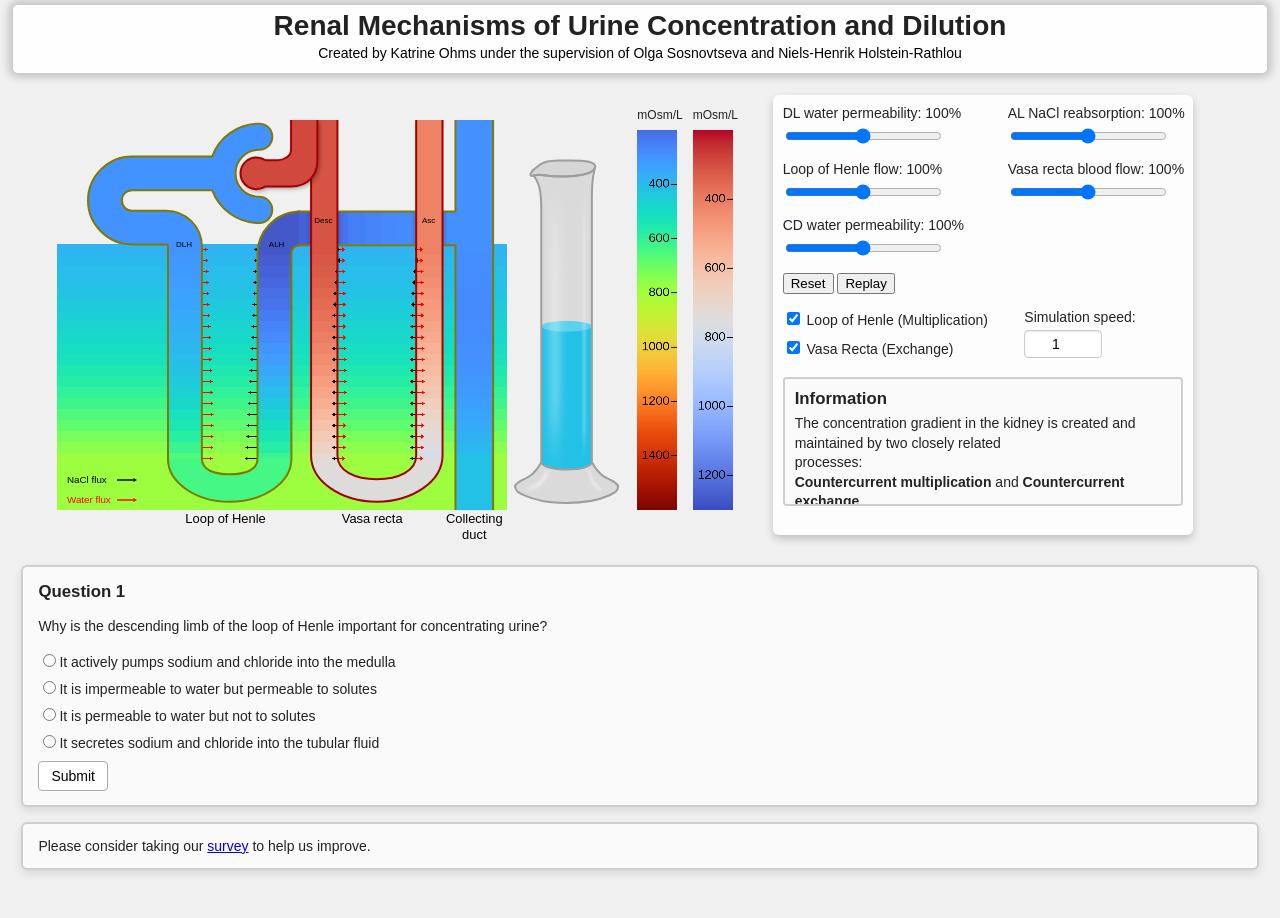
==== index.html @ e8574fb5 "Merge branch 'New_Version_Collecting_Duct' of https://github.com/katrineohms/Henle_Animation into Ne" ====
<!DOCTYPE html>
<html lang="en">

<head>
  <meta charset="UTF-8">
  <title>Dynamic Henle Loop Simulation</title>
  <link rel="stylesheet" href="style.css">
  <link rel="icon" type="image/png" href="favicon.png">
</head>

<body>
  <div class="page-header">
    <h1>Renal Mechanisms of Urine Concentration and Dilution</h1>
    <h2>Created by Katrine Ohms under the supervision of Olga Sosnovtseva and Niels-Henrik
      Holstein-Rathlou</h2>
  </div>

  <div class='top-row' style="display: flex; gap: 20px;">
    <div class="grid-container" style="display:flex; align-items:flex-start;">
      <!-- Wrap the main canvas and SVG together -->
      <div class="canvas-wrapper">
        <!-- Interstitium gradient canvas -->
        <canvas id="interstitiumCanvas" width="960" height="1600"
          style="position:absolute; top:129px; left:-130px; z-index:0;"></canvas>
        <canvas id="bottomCanvas" width="450" height="50"
          style="position:absolute; top:345px; left:-130px; z-index:0;"></canvas>
        <canvas id="distalCanvas" width="600" height="80"></canvas>

        <canvas id="henleCanvas" width="960" height="1600"></canvas>

        <canvas id="vasaCanvas" width="900" height="1200"></canvas>

        <!-- Collecting duct placeholder -->
        <canvas id="collectingCanvas" width="300" height="100"></canvas>

        <!-- SVG overlay -->
        <object id="overlaySvg" type="image/svg+xml" data="henle_straight.svg"></object>
      </div>

      <!-- Color bars beside each other -->
      <div class="colorbars" style="
        display: flex;
        flex-direction: row;
        align-items: flex-start;
        gap: 10px;
        margin-left: 30px;
      ">
        <!-- Henle color bar -->
        <div class="colorbar-wrapper henle" style="text-align: left; margin-top: 63px;">
          <div class="colorbar-title" style="font-family: Arial; font-size: 12px; margin-bottom: 8px;">
            mOsm/L
          </div>
          <canvas id="colorBar" width="160" height="1600" style="width:40px; height:380px;"></canvas>
        </div>

        <!-- Vasa color bar -->
        <div class="colorbar-wrapper vasa" style="text-align: left; margin-top: 63px;">
          <div class="colorbar-title" style="font-family: Arial; font-size: 12px; margin-bottom: 8px;">
            mOsm/L
          </div>
          <canvas id="colorBarVasa" width="160" height="1600" style="width:40px; height:380px;"></canvas>
        </div>
      </div>
    </div>



    <!-- Sliders -->
    <div id="parameterList">
      <div id="slidersGrid">
        <!-- Can change water permeability and nacl reabsorption to 0, but creates issues when going from 0->200 -->
        <li>
          <label for="kSlider"
            title='Change water permeability of the descending limb in the loop of Henle by dragging the slider'>DL water
            permeability: <span id="kValue"> 100</span>%</label>
          <input type="range" id="kSlider" min="0" max="0.001" step="0.000025" value="0.0005">
        </li>
        <li>
          <label for="maxRNaSlider"
            title='Change NaCl reabsorption of the ascending limb in the loop of Henle by dragging the slider'>AL NaCl
            reabsorption: <span id="maxRNaValue">100</span>%</label>
          <input type="range" id="maxRNaSlider" min="0" max="200" step="5" value="100">
        </li>
        <li>
          <label for="F0Slider" title='Change the flow rate through the loop of Henle by dragging the slider'>Loop of
            Henle flow: <span id="F0Value">100</span>%</label>
          <input type="range" id="F0Slider" min="0" max="4" step="0.1" value="2">
        </li>
        <li>
          <label for="FvasaSlider" title='Change the flow rate through the vasa recta by dragging the slider'>Vasa recta
            blood flow: <span id="FvasaValue">100</span>%</label>
          <input type="range" id="FvasaSlider" min="0" max="2.6" step="0.065" value="1.3">
        </li>
        <li>
          <label for="kcdSlider"
            title='Change water permeability of the collecting duct (ADH sensitive) by dragging the slider'>CD
            water permeability: <span id="kcdValue">100</span>%</label>
          <input type="range" id="kcdSlider" min="0" max="0.00014" step="0.000005" value="0.00007">
        </li>
      </div>


      <li>
        <button id="resetButton">Reset</button>
        <button id="replayButton">Replay</button>
      </li>


      <li id="viewOptions" style="display: flex; align-items: flex-start; gap: 20px;">
        <!-- Stack checkboxes vertically -->
        <div style="display: flex; flex-direction: column; gap: 5px; width: 700px">
          <label title='Hide or show the loop of Henle'><input type="checkbox" id="showHenle" checked> Loop of Henle
            (Multiplication)</label>
          <label title='Hide or show the vasa recta'><input type="checkbox" id="showVasa" checked> Vasa Recta
            (Exchange)</label>
        </div>

        <!-- Spin box next to the stacked checkboxes -->
        <div style='width:500px'>
          <label for="speedInput">Simulation speed: </label>
          <input id="speedInput" type="number" value="1" step="0.1" min="0.1" max="5" style="width: 60px;">
        </div>
      </li>



      <li id="infoBox">
        <h3>Information</h3>
        <p id="infoText"> The concentration gradient in the kidney is created and maintained by two closely related
          processes: <br> <strong>Countercurrent multiplication</strong> and <strong>Countercurrent exchange</strong>.
        </p>
      </li>
    </div>
  </div>


  <div id="MCQ" class="mcq-module"></div>

  <div id="Link">
    <p id="linkText"> Please consider taking our
      <a
        href="https://docs.google.com/forms/d/e/1FAIpQLSeuHgzH-81An6WE7pkto9LHVy_Ncz-IhPdwrY_bIDLe6-qeGA/viewform?usp=dialog">
        survey</a>
      to help us improve.
    </p>
  </div>

  <!-- index.html -->
  <script type="module" src="main.js"></script>
  <script type="module" src="mcq_handle.js"></script>
</body>

</html>
---- style.css ----
/* =========================
   Reset & Global Styles
   ========================= */
body {
  display: flex;
  flex-direction: column;
  align-items: center;
  background: #f0f0f0;
  min-width: 1200px;
  /* adjust to include the leftmost content */
}

html,
body {
  margin: 0;
  padding: 0;
  overflow: auto;
  height: 102vh;
  /* force viewport height */

  font-family: "Segoe UI", Arial, sans-serif;
  font-weight: 100;
  font-size: 14px;
  color: #222;
  /* optional default text color */
}

/* =========================
  Header
  ========================= */
.page-header {
  position: fixed;
  top: 5px;
  left: 1%;
  width: 98%;
  text-align: center;
  background: rgba(255, 255, 255, 0.9);
  z-index: 100;
  padding: 5px 0 12px 0;
  box-shadow: 0 0 8px 4px rgba(0, 0, 0, 0.2);
  border-radius: 5px;
}

.page-header h1 {
  margin: 0 0 3px 0;
  font-size: 2em;
  font-family: 'Segoe UI', 'Arial Narrow', Arial, sans-serif;
}

.page-header h2 {
  margin: 0;
  font-size: 1em;
  color: #000;
  font-family: 'Segoe UI', 'Arial Narrow', Arial, sans-serif;
  font-weight: 100;
}



/* =========================
   Grid & Layout Containers
   ========================= */
.grid-container {
  display: flex;
  justify-content: center;
  align-items: center;
  column-gap: 70px;
  ;
}

/* Wrapper for individual canvases */
.canvas-wrapper {
  position: relative;
  /* create positioning context */
  width: 240px;
  /* match your canvas */
  height: 400px;
  padding-right: 10px;
  margin-top: 70px;
  /* shift the whole graphic (canvases + overlay SVG) left by 200px */
}

.top-row {
  display: flex;
  /* align canvas + parameter list side by side */
  justify-content: center;
  /* center horizontally */
  align-items: flex-start;
  /* align tops of children */
  column-gap: 70px;
  /* space between canvas and parameter list */
  /*margin-left: 100px;*/
  margin-top: 45px;
  /* space below the header */
}


/* =========================
   Individual Canvases
   ========================= */
/* Henle canvas */
#henleCanvas {
  position: absolute;
  top: 129px;
  left: -20px;
  width: 125px;
  height: 220px;
  display: block;
}

/* Vasa canvas */
#vasaCanvas {
  position: absolute;
  top: 129px;
  left: 124px;
  width: 132px;
  height: 220px;
  display: block;
}

/* Interstitium canvas */
#interstitiumCanvas {
  position: absolute;
  left: 100px;
  width: 450px;
  /* displayed width on screen */
  height: 220px;
  /* displayed height on screen */
  z-index: 0;
  /* behind other canvases */
  box-sizing: border-box;
}

/* Distal Tubule canvas */
#distalCanvas {
  position: absolute;
  top: 97px;
  left: 111px;
  z-index: 0;
  width: 167px;
  /* display width */
  height: 33px;
  /* display height */
  display: block;
}

/* Collecting duct canvas */
#collectingCanvas {
  position: absolute;
  top: 129px;
  left: 269px;
  z-index: 0;
  width: 38px;
  height: 220px;
  display: block;
}


/* =========================
   Overlay Elements
   ========================= */
#overlaySvg {
  position: absolute;
  top: -180px;
  left: -100px;
  width: 540px; 
  /* match canvas dimensions */
  height: 800px;
  pointer-events: none;
  /* allow mouse input to reach the canvas */
}

/* =========================
   Color Bars
   ========================= */
#colorBar {
  width: 40px;
  /* display size for color bar */
  height: 400px;
  margin-right: 0px;
  /* pushes the slider list further to the right */
}

#colorBarVasa {
  width: 40px;
  /* display size for color bar */
  height: 400px;
  margin-right: 20px;
  /* pushes the slider list further to the right */
}

/* =========================
   Parameter List & Sliders
   ========================= */
#parameterList {
  list-style: none;
  /* remove bullets */
  padding: 10px;
  margin: 20px 0;
  margin-top: 50px;
  /* List vertical alignment */
  width: 400px;
  height: 420px;

  /* shift the parameter/menu panel right by 100px */
  transform: translateX(100px);

  margin-left: 0px;
  background-color: #fdfdfd;
  /* light box background */
  border: 0px solid #333;
  /* outline */
  border-radius: 6px;
  /* rounded corners */
  box-shadow: 0 4px 8px rgba(0, 0, 0, 0.2);
  /* subtle shadow */
}

#parameterList li {
  margin-bottom: 15px;
}

#parameterList label {
  display: block;
  margin-bottom: 5px;
  font-weight: 400;
}

#parameterList input[type="range"] {
  width: 70%;

}

/* Sliders */
#slidersGrid {
  display: grid;
  grid-template-columns: 1fr 1fr;
  /* two columns of equal width */
  gap: 0px;
  /* space between items */
  list-style: none;
  width: 450px;
  padding: 0;
  padding-bottom: 0px;
}

#slidersGrid li {
  display: flex;
  flex-direction: column;
}

#speedInput {
  width: 60px;
  /* control width */
  height: 18px;
  /* control height */
  padding: 4px 8px;
  /* inner spacing */
  font-size: 14px;
  /* readable text */
  border: 1px solid #ccc;
  /* subtle border */
  border-radius: 4px;
  /* rounded corners */
  background-color: #fff;
  /* white background */
  box-shadow: inset 0 1px 2px rgba(0, 0, 0, 0.1);
  /* subtle inner shadow */
  text-align: center;
  /* center the number */
}



/* =========================
   Info Box
   ========================= */
#infoText {
  white-space: pre-line;
  font-size: 14px;
}

#infoBox {
  background-color: #fafafa;
  /* light background */
  border: 2px solid #cecece;
  /* square outline around the box */
  border-radius: 4px;
  /* slightly rounded corners */
  padding: 10px;
  /* inner spacing */
  width: 94%;
  /* optional: constrain width */
  height: 25%;
  margin-top: 0;
  /* remove space above the box */
  overflow-y: auto;
  /* Vertical scrollbar for overflow */
}

#infoBox h3 {
  margin: 0 0 5px 0;
  /* remove top margin, small bottom margin */
  font-size: 1.2em;
  /* slightly larger title */
  font-weight: 600
}

#infoBox p {
  margin: 0;
  /* remove default paragraph margin */
  line-height: 1.4;
  /* improves readability */
}

/* =========================
  MCQ
  ========================= */

.mcq-module {
  background-color: #fafafa;
  border: 2px solid #cecece;
  border-radius: 6px;
  padding: 15px;
  padding-bottom: 0px;
  margin-top: 10px;
  margin-bottom: 15px;
  width: 94%;
  /* matches your info box */
  box-shadow: 0 4px 8px rgba(0, 0, 0, 0.1);
}

.mcq-module h3 {
  margin: 0 0 10px 0;
  font-size: 1.2em;
}

.mcq-question {
  margin-bottom: 10px;
  line-height: 1.5;
}

.mcq-options {
  list-style: none;
  padding: 0;
  margin-bottom: 10px;
}

.mcq-options li {
  margin-bottom: 8px;
}

.mcq-options label {
  cursor: pointer;
}

#submitMCQ {
  padding: 6px 12px;
  font-size: 14px;
  font-family: 'Segoe UI', Arial, sans-serif;
  border: 1px solid #aaa;
  border-radius: 4px;
  background-color: #fff;
  cursor: pointer;
}

#submitMCQ:hover {
  background-color: #e6e6e6;
}

#mcqFeedback {
  margin-top: 10px;
  font-weight: 600;
}


/* =========================
   Misc / Utility
   ========================= */
.block-break {
  display: block;
  width: 100%;
  /* Full width of the parent container */
  height: 0px;
  /* Height of the space you want */
}

/* Link*/
#Link {
  background-color: #fafafa;
  border: 2px solid #cecece;
  border-radius: 6px;
  padding: 15px;
  padding-top: 0px;
  padding-bottom: 0px;
  margin-top: 0px;
  margin-bottom: 15px;
  width: 94%;
  /* matches your info box */
  box-shadow: 0 4px 8px rgba(0, 0, 0, 0.1);
}

/* Shift the colorbars container right by 100px to align with canvases
   after moving the graphic left. */
.colorbars {
  transform: translateX(100px);
}
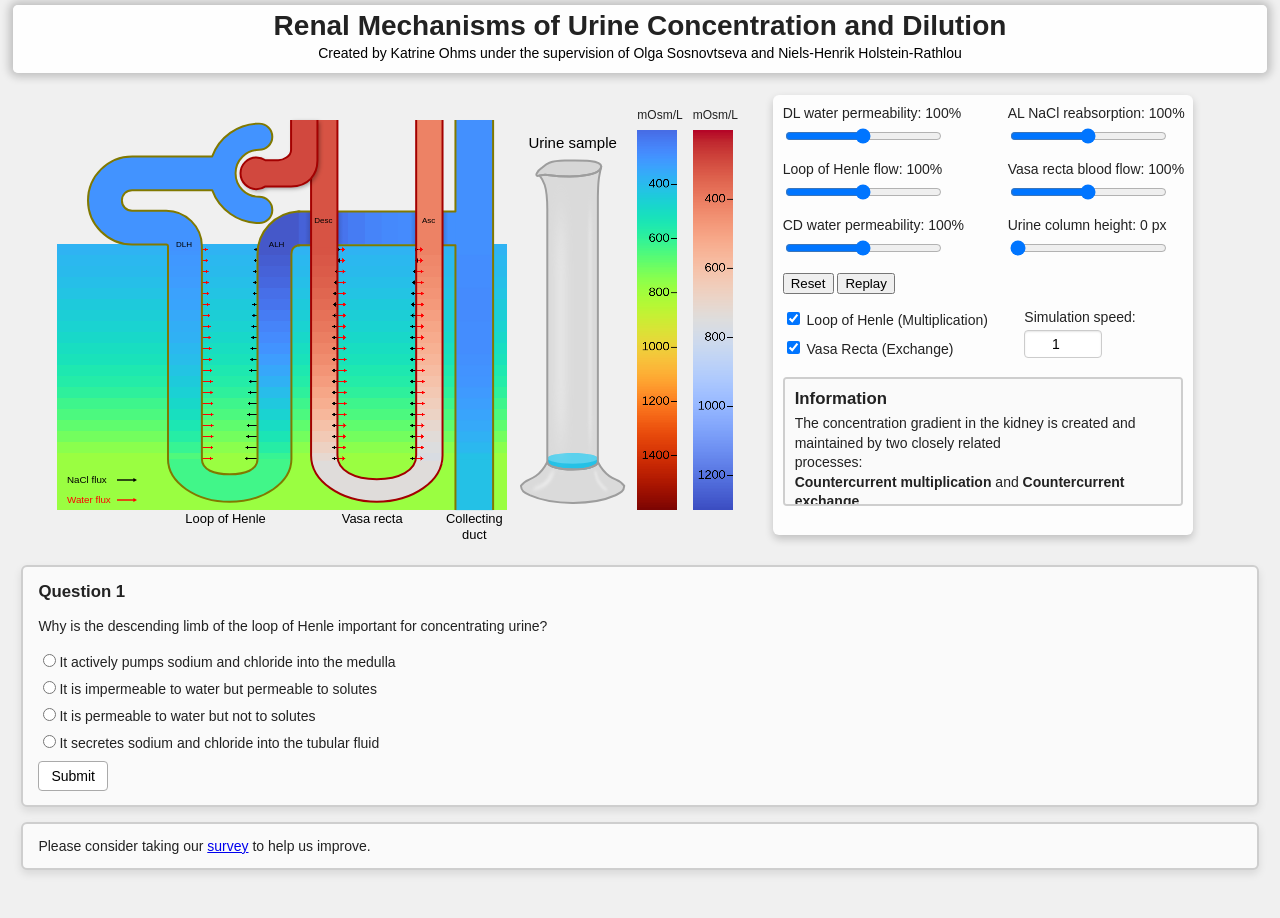
==== commit ab2a69e0: "Added urine column height slider for later volume implementation" ====
--- a/index.html
+++ b/index.html
@@ -97,6 +97,10 @@
             water permeability: <span id="kcdValue">100</span>%</label>
           <input type="range" id="kcdSlider" min="0" max="0.00014" step="0.000005" value="0.00007">
         </li>
+             <li>
+          <label for="pixelSlider" title="Urine column height">Urine column height: <span id="pixelSliderValue">0 px</span></label>
+          <input type="range" id="pixelSlider" min="0" max="65" step="1" value="0" oninput="document.getElementById('pixelSliderValue').textContent = this.value + ' px'">
+        </li>
       </div>
 
 
@@ -114,6 +118,8 @@
           <label title='Hide or show the vasa recta'><input type="checkbox" id="showVasa" checked> Vasa Recta
             (Exchange)</label>
         </div>
+
+   
 
         <!-- Spin box next to the stacked checkboxes -->
         <div style='width:500px'>
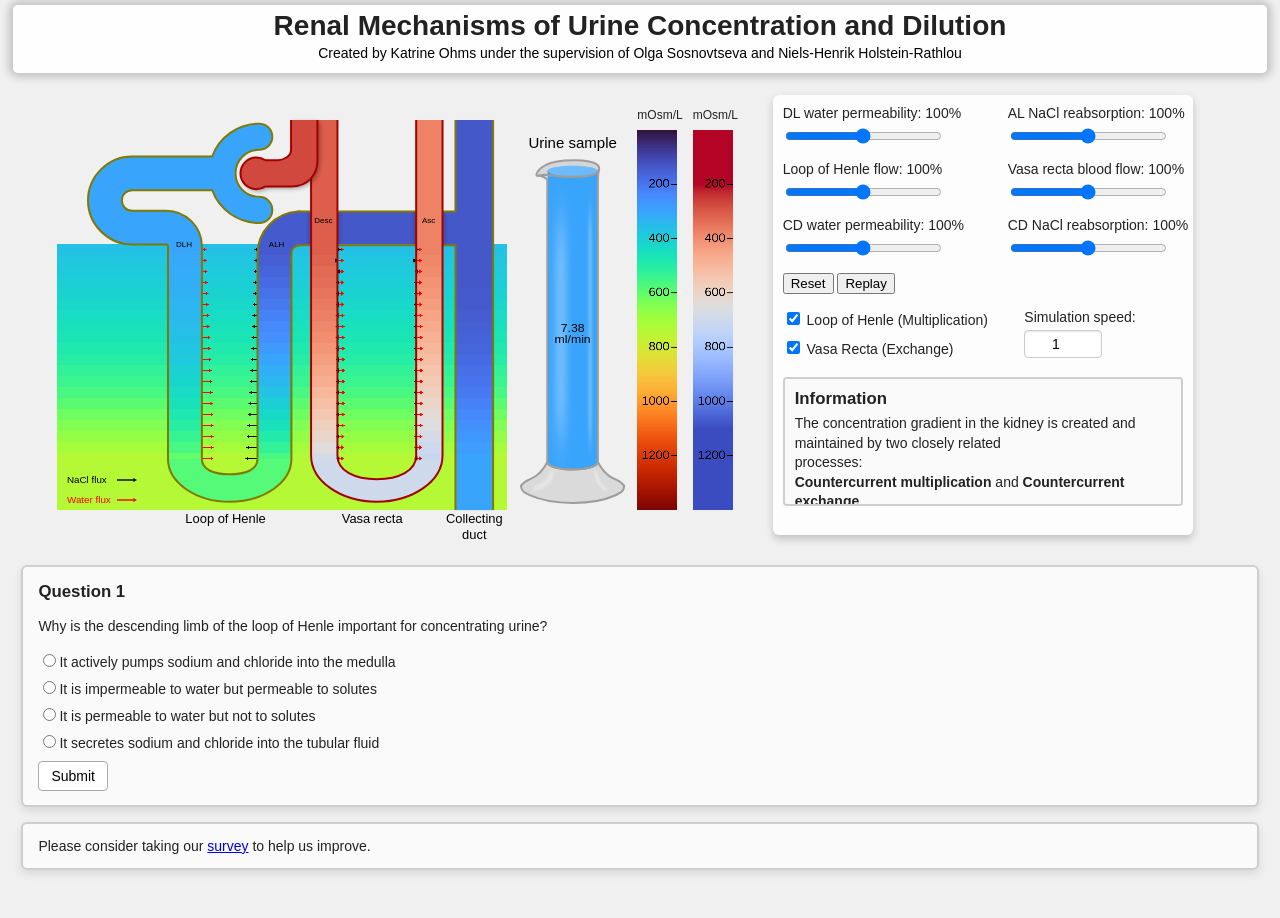
==== commit 9089f8b4: "Changed the pixel slider to CD NaCl reabsorption and adjusted the parameters a bit." ====
--- a/index.html
+++ b/index.html
@@ -84,22 +84,20 @@
         <li>
           <label for="F0Slider" title='Change the flow rate through the loop of Henle by dragging the slider'>Loop of
             Henle flow: <span id="F0Value">100</span>%</label>
-          <input type="range" id="F0Slider" min="0" max="4" step="0.1" value="2">
+          <input type="range" id="F0Slider" min="0" max="4" step="0.05" value="2">
         </li>
         <li>
           <label for="FvasaSlider" title='Change the flow rate through the vasa recta by dragging the slider'>Vasa recta
             blood flow: <span id="FvasaValue">100</span>%</label>
-          <input type="range" id="FvasaSlider" min="0" max="2.6" step="0.065" value="1.3">
+          <input type="range" id="FvasaSlider" min="0" max="2" step="0.025" value="1.">
         </li>
         <li>
-          <label for="kcdSlider"
-            title='Change water permeability of the collecting duct (ADH sensitive) by dragging the slider'>CD
-            water permeability: <span id="kcdValue">100</span>%</label>
-          <input type="range" id="kcdSlider" min="0" max="0.00014" step="0.000005" value="0.00007">
+          <label for="kcdSlider" title='Change water permeability of the collecting duct (ADH sensitive) by dragging the slider'>CD water permeability: <span id="kcdValue">100</span>%</label>
+          <input type="range" id="kcdSlider" min="0" max="0.00012" step="0.000002" value="0.00006">
         </li>
              <li>
-          <label for="pixelSlider" title="Urine column height">Urine column height: <span id="pixelSliderValue">0 px</span></label>
-          <input type="range" id="pixelSlider" min="0" max="65" step="1" value="0" oninput="document.getElementById('pixelSliderValue').textContent = this.value + ' px'">
+          <label for="knacdSlider" title="NaCl reabsorption in collecting duct">CD NaCl reabsorption: <span id="knacdValue">100</span>%</label>
+          <input type="range" id="knacdSlider" min="0" max="0.02" step="0.0005" value="0.01">
         </li>
       </div>
 
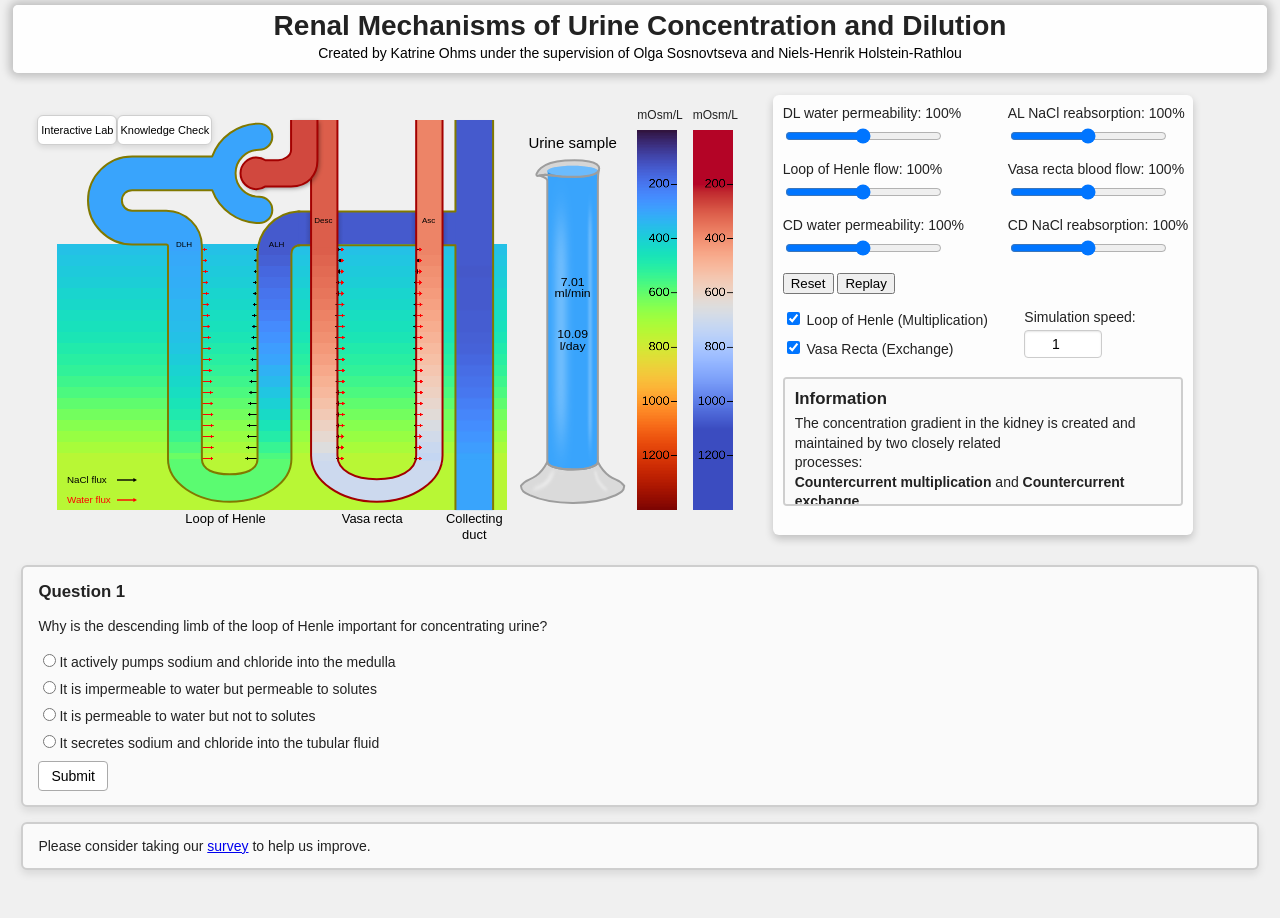
==== commit 66a2435a: "Added interactive lab and knowledge check buttons. Functionality not yet added" ====
--- a/index.html
+++ b/index.html
@@ -20,6 +20,9 @@
       <!-- Wrap the main canvas and SVG together -->
       <div class="canvas-wrapper">
         <!-- Interstitium gradient canvas -->
+        <button id="interactiveLabButton" class="interactiveLabButton" title="Interactive Lab questions">Interactive Lab</button>
+        <button id="KnowledgeCheckButton" class="KnowledgeCheckButton" title="Knowledge Check questions">Knowledge Check</button>
+
         <canvas id="interstitiumCanvas" width="960" height="1600"
           style="position:absolute; top:129px; left:-130px; z-index:0;"></canvas>
         <canvas id="bottomCanvas" width="450" height="50"
--- a/style.css
+++ b/style.css
@@ -400,6 +400,58 @@
   box-shadow: 0 4px 8px rgba(0, 0, 0, 0.1);
 }
 
+/* =========================
+   Interactive/Knowledge buttons (left side, stacked)
+   ========================= */
+.canvas-wrapper .interactiveLabButton {
+  position: absolute;
+  z-index: 400;
+  display: inline-block;
+  width: 80px;
+  padding: 8px 2px;
+  margin: 0;
+  text-align: center;
+  background: #ffffff;
+  border: 1px solid #cfcfcf;
+  border-radius: 6px;
+  box-shadow: 0 2px 6px rgba(0,0,0,0.12);
+  cursor: pointer;
+  font-size: 11px;
+  font-family: 'Segoe UI', Arial, sans-serif;
+}
+.canvas-wrapper .KnowledgeCheckButton {
+  position: absolute;
+  z-index: 400;
+  display: inline-block;
+  width: 95px;
+  padding: 8px 2px;
+  margin: 0;
+  text-align: center;
+  background: #ffffff;
+  border: 1px solid #cfcfcf;
+  border-radius: 6px;
+  box-shadow: 0 2px 6px rgba(0,0,0,0.12);
+  cursor: pointer;
+  font-size: 11px;
+  font-family: 'Segoe UI', Arial, sans-serif;
+}
+
+.canvas-wrapper .interactiveLabButton:hover,
+.canvas-wrapper .KnowledgeCheckButton:hover {
+  background: #f3f6fb;
+}
+
+/* stack vertically: first button above the second */
+.canvas-wrapper .interactiveLabButton {
+  top: 0px;
+  left: -150px; /* leftmost button */
+}
+
+.canvas-wrapper .KnowledgeCheckButton {
+  top: 0px; /* same vertical position */
+  left: -70px; /* placed to the right of the first button (110px width + 6px gap) */
+}
+
 /* Shift the colorbars container right by 100px to align with canvases
    after moving the graphic left. */
 .colorbars {
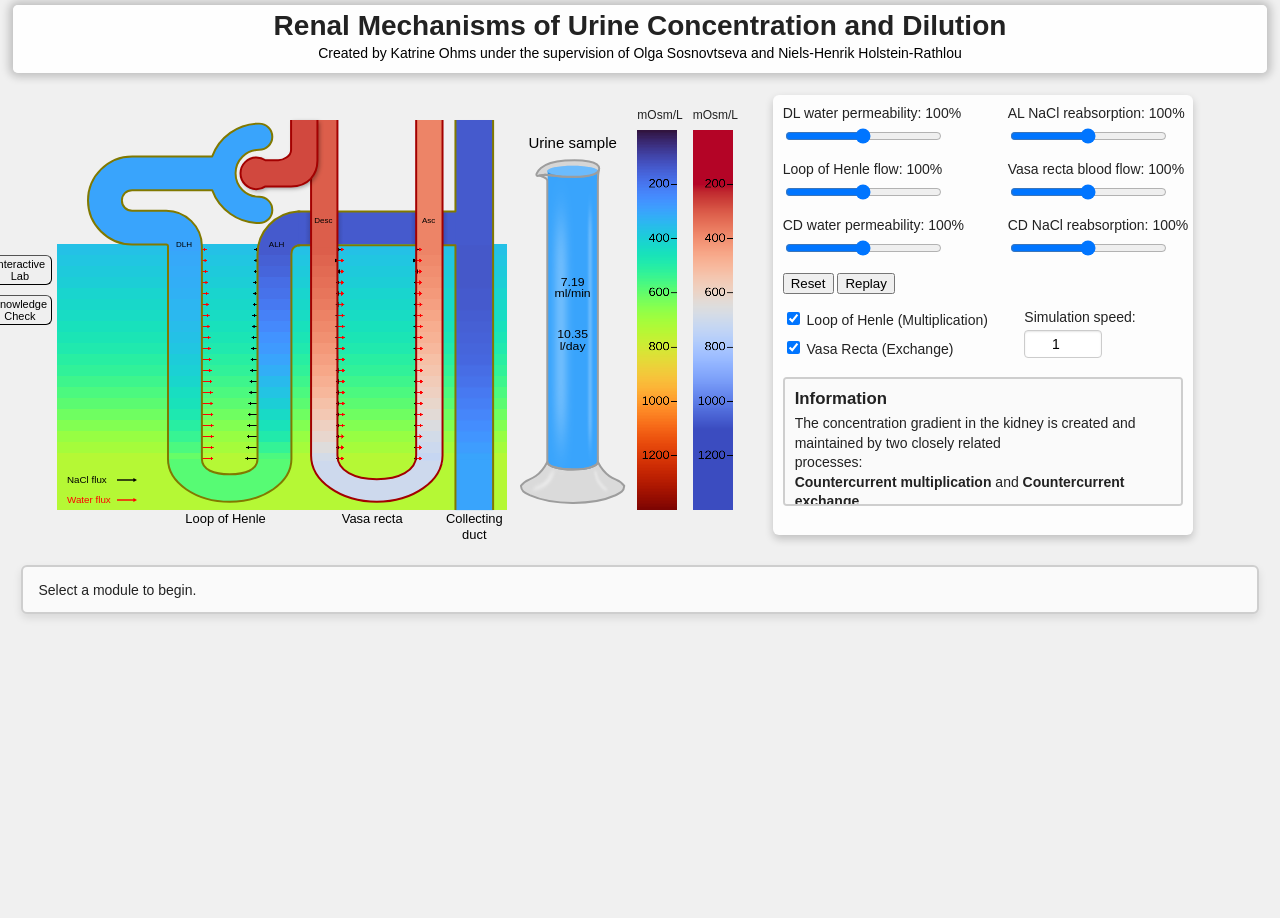
==== commit 316095b9: "Remove survey link from MCQ section and adjust buttons and spacing in style.css" ====
--- a/index.html
+++ b/index.html
@@ -143,15 +143,7 @@
 
   <div id="MCQ" class="mcq-module"></div>
 
-  <div id="Link">
-    <p id="linkText"> Please consider taking our
-      <a
-        href="https://docs.google.com/forms/d/e/1FAIpQLSeuHgzH-81An6WE7pkto9LHVy_Ncz-IhPdwrY_bIDLe6-qeGA/viewform?usp=dialog">
-        survey</a>
-      to help us improve.
-    </p>
-  </div>
-
+  
   <!-- index.html -->
   <script type="module" src="main.js"></script>
   <script type="module" src="mcq_handle.js"></script>
--- a/style.css
+++ b/style.css
@@ -340,6 +340,14 @@
   line-height: 1.5;
 }
 
+/* remove default paragraph spacing inside the MCQ container */
+/* paragraphs inside the MCQ container: keep padding but remove top spacing */
+#MCQ p {
+  margin-top: 0;
+  margin-bottom: 8px;
+  padding: 0 0 6px 0; /* no top padding, small bottom padding */
+}
+
 .mcq-options {
   list-style: none;
   padding: 0;
@@ -403,53 +411,31 @@
 /* =========================
    Interactive/Knowledge buttons (left side, stacked)
    ========================= */
+   .canvas-wrapper .KnowledgeCheckButton,
 .canvas-wrapper .interactiveLabButton {
   position: absolute;
   z-index: 400;
-  display: inline-block;
-  width: 80px;
-  padding: 8px 2px;
+  display: block;
+  width: 65px;
+  padding: 2px 2px;
   margin: 0;
   text-align: center;
-  background: #ffffff;
-  border: 1px solid #cfcfcf;
   border-radius: 6px;
-  box-shadow: 0 2px 6px rgba(0,0,0,0.12);
+  border-width: 1px;
   cursor: pointer;
   font-size: 11px;
   font-family: 'Segoe UI', Arial, sans-serif;
 }
-.canvas-wrapper .KnowledgeCheckButton {
-  position: absolute;
-  z-index: 400;
-  display: inline-block;
-  width: 95px;
-  padding: 8px 2px;
-  margin: 0;
-  text-align: center;
-  background: #ffffff;
-  border: 1px solid #cfcfcf;
-  border-radius: 6px;
-  box-shadow: 0 2px 6px rgba(0,0,0,0.12);
-  cursor: pointer;
-  font-size: 11px;
-  font-family: 'Segoe UI', Arial, sans-serif;
-}
-
-.canvas-wrapper .interactiveLabButton:hover,
-.canvas-wrapper .KnowledgeCheckButton:hover {
-  background: #f3f6fb;
-}
 
 /* stack vertically: first button above the second */
 .canvas-wrapper .interactiveLabButton {
-  top: 0px;
-  left: -150px; /* leftmost button */
+  top: 140px;
+  left: -200px; /* leftmost button */
 }
 
 .canvas-wrapper .KnowledgeCheckButton {
-  top: 0px; /* same vertical position */
-  left: -70px; /* placed to the right of the first button (110px width + 6px gap) */
+  top: 180px; /* stacked below the first button */
+  left: -200px;
 }
 
 /* Shift the colorbars container right by 100px to align with canvases
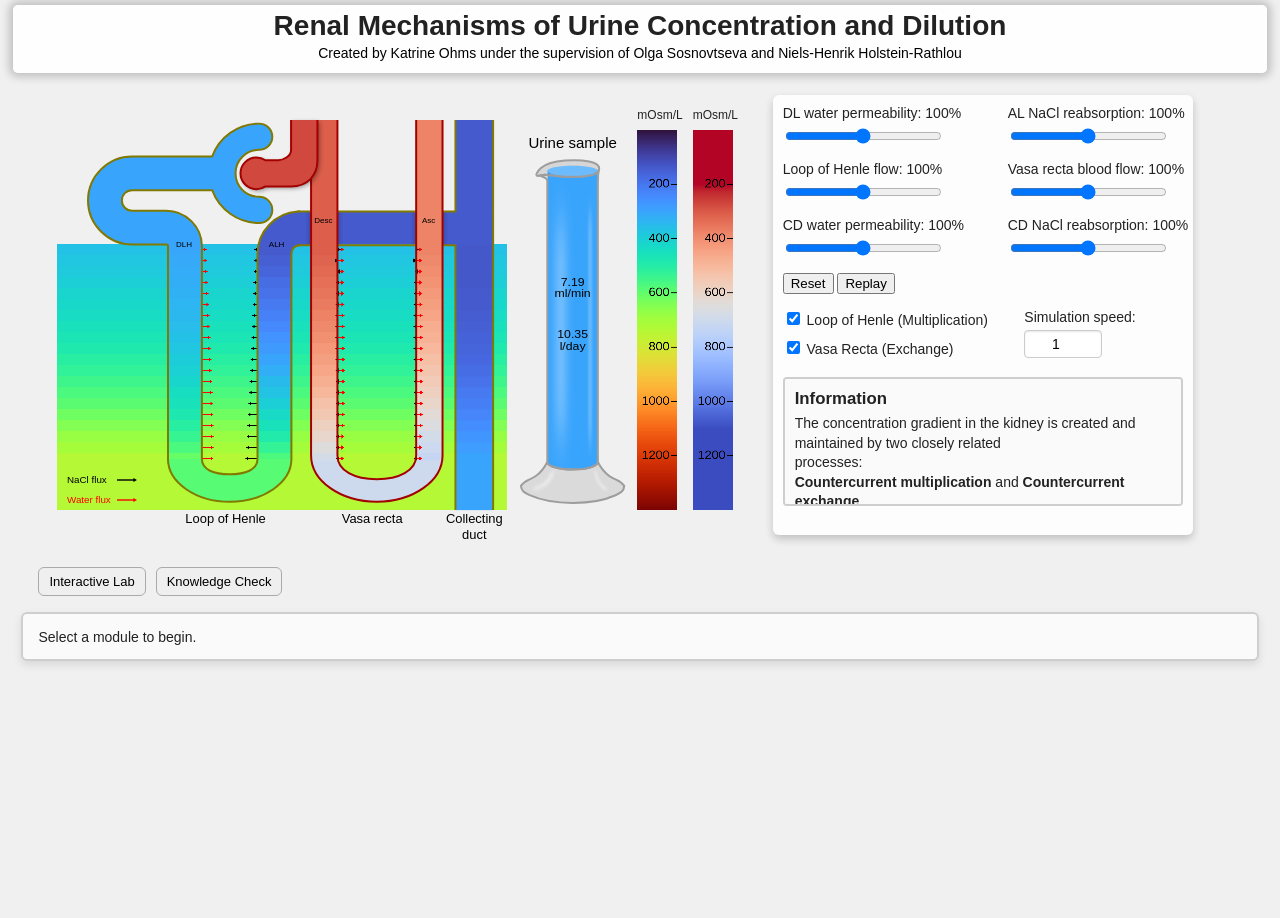
==== commit f036143d: "Changed position of knowledge check and interactive lab buttons. Made is so when a module is active," ====
--- a/index.html
+++ b/index.html
@@ -20,8 +20,6 @@
       <!-- Wrap the main canvas and SVG together -->
       <div class="canvas-wrapper">
         <!-- Interstitium gradient canvas -->
-        <button id="interactiveLabButton" class="interactiveLabButton" title="Interactive Lab questions">Interactive Lab</button>
-        <button id="KnowledgeCheckButton" class="KnowledgeCheckButton" title="Knowledge Check questions">Knowledge Check</button>
 
         <canvas id="interstitiumCanvas" width="960" height="1600"
           style="position:absolute; top:129px; left:-130px; z-index:0;"></canvas>
@@ -141,6 +139,11 @@
   </div>
 
 
+  <div class="mcq-buttons">
+    <button id="interactiveLabButton" class="interactiveLabButton" title="Interactive Lab questions">Interactive Lab</button>
+    <button id="KnowledgeCheckButton" class="KnowledgeCheckButton" title="Knowledge Check questions">Knowledge Check</button>
+  </div>
+
   <div id="MCQ" class="mcq-module"></div>
 
   
--- a/style.css
+++ b/style.css
@@ -381,6 +381,28 @@
   font-weight: 600;
 }
 
+/* Buttons above MCQ: side-by-side row */
+.mcq-buttons {
+  display: flex;
+  gap: 10px;
+  justify-content: flex-start; /* left-align the buttons within the container */
+  align-items: center;
+  width: 94%; /* match the width of the MCQ box */
+  margin: 12px auto 6px auto; /* center the container, content left-aligned */
+}
+.mcq-buttons .interactiveLabButton,
+.mcq-buttons .KnowledgeCheckButton {
+  padding: 6px 10px;
+  font-size: 13px;
+  border: 1px solid #aaa;
+  border-radius: 6px;
+  cursor: pointer;
+}
+.mcq-buttons .interactiveLabButton:hover,
+.mcq-buttons .KnowledgeCheckButton:hover {
+  background-color: #e6e6e6;
+}
+
 
 /* =========================
    Misc / Utility
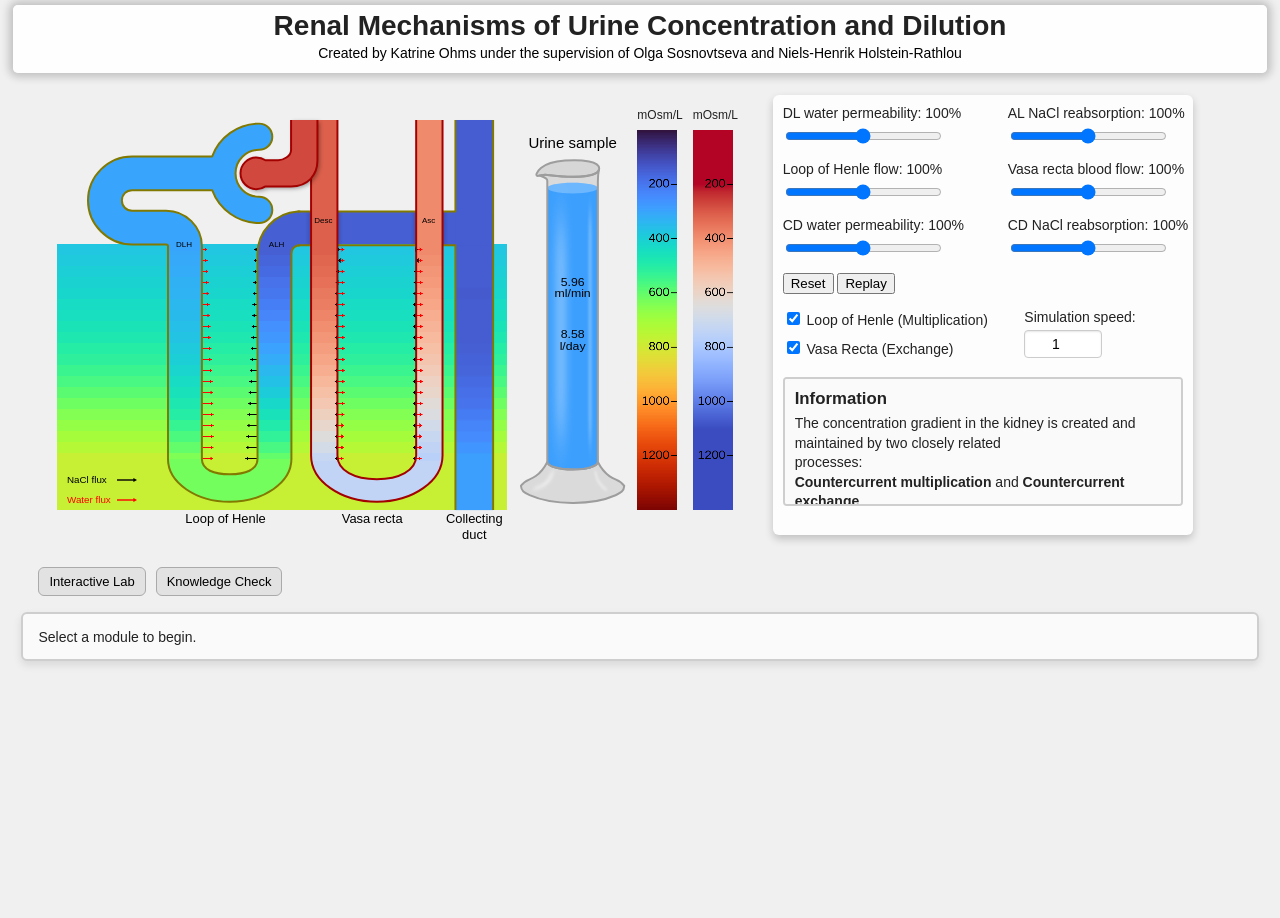
==== commit ad3871d0: "Removed unused HTML file. Added README. Cleaned up comments and code in multiple files" ====
--- a/index.html
+++ b/index.html
@@ -9,6 +9,7 @@
 </head>
 
 <body>
+  <!-- Page header -->
   <div class="page-header">
     <h1>Renal Mechanisms of Urine Concentration and Dilution</h1>
     <h2>Created by Katrine Ohms under the supervision of Olga Sosnovtseva and Niels-Henrik
@@ -17,28 +18,32 @@
 
   <div class='top-row' style="display: flex; gap: 20px;">
     <div class="grid-container" style="display:flex; align-items:flex-start;">
-      <!-- Wrap the main canvas and SVG together -->
+      <!-- Canvas area: interstitium, henle, vasa, collecting, overlay -->
       <div class="canvas-wrapper">
         <!-- Interstitium gradient canvas -->
-
         <canvas id="interstitiumCanvas" width="960" height="1600"
           style="position:absolute; top:129px; left:-130px; z-index:0;"></canvas>
+
         <canvas id="bottomCanvas" width="450" height="50"
           style="position:absolute; top:345px; left:-130px; z-index:0;"></canvas>
+
+        <!-- Distal tubule canvas -->
         <canvas id="distalCanvas" width="600" height="80"></canvas>
 
+        <!-- Loop of Henle main canvas -->
         <canvas id="henleCanvas" width="960" height="1600"></canvas>
 
+        <!-- Vasa recta canvas -->
         <canvas id="vasaCanvas" width="900" height="1200"></canvas>
 
-        <!-- Collecting duct placeholder -->
+        <!-- Collecting duct -->
         <canvas id="collectingCanvas" width="300" height="100"></canvas>
 
         <!-- SVG overlay -->
         <object id="overlaySvg" type="image/svg+xml" data="henle_straight.svg"></object>
       </div>
 
-      <!-- Color bars beside each other -->
+      <!-- Colorbars container -->
       <div class="colorbars" style="
         display: flex;
         flex-direction: row;
@@ -68,11 +73,12 @@
 
     <!-- Sliders -->
     <div id="parameterList">
+      <!-- Sliders grid -->
       <div id="slidersGrid">
-        <!-- Can change water permeability and nacl reabsorption to 0, but creates issues when going from 0->200 -->
         <li>
           <label for="kSlider"
-            title='Change water permeability of the descending limb in the loop of Henle by dragging the slider'>DL water
+            title='Change water permeability of the descending limb in the loop of Henle by dragging the slider'>DL
+            water
             permeability: <span id="kValue"> 100</span>%</label>
           <input type="range" id="kSlider" min="0" max="0.001" step="0.000025" value="0.0005">
         </li>
@@ -93,24 +99,28 @@
           <input type="range" id="FvasaSlider" min="0" max="2" step="0.025" value="1.">
         </li>
         <li>
-          <label for="kcdSlider" title='Change water permeability of the collecting duct (ADH sensitive) by dragging the slider'>CD water permeability: <span id="kcdValue">100</span>%</label>
+          <label for="kcdSlider"
+            title='Change water permeability of the collecting duct (ADH sensitive) by dragging the slider'>CD water
+            permeability: <span id="kcdValue">100</span>%</label>
           <input type="range" id="kcdSlider" min="0" max="0.00012" step="0.000002" value="0.00006">
         </li>
-             <li>
-          <label for="knacdSlider" title="NaCl reabsorption in collecting duct">CD NaCl reabsorption: <span id="knacdValue">100</span>%</label>
+        <li>
+          <label for="knacdSlider" title="NaCl reabsorption in collecting duct">CD NaCl reabsorption: <span
+              id="knacdValue">100</span>%</label>
           <input type="range" id="knacdSlider" min="0" max="0.02" step="0.0005" value="0.01">
         </li>
       </div>
 
-
+      
+      <!-- Action buttons -->
       <li>
         <button id="resetButton">Reset</button>
         <button id="replayButton">Replay</button>
       </li>
 
 
+      <!-- View options: toggles and simulation speed -->
       <li id="viewOptions" style="display: flex; align-items: flex-start; gap: 20px;">
-        <!-- Stack checkboxes vertically -->
         <div style="display: flex; flex-direction: column; gap: 5px; width: 700px">
           <label title='Hide or show the loop of Henle'><input type="checkbox" id="showHenle" checked> Loop of Henle
             (Multiplication)</label>
@@ -118,9 +128,7 @@
             (Exchange)</label>
         </div>
 
-   
 
-        <!-- Spin box next to the stacked checkboxes -->
         <div style='width:500px'>
           <label for="speedInput">Simulation speed: </label>
           <input id="speedInput" type="number" value="1" step="0.1" min="0.1" max="5" style="width: 60px;">
@@ -129,6 +137,7 @@
 
 
 
+      <!-- Info box: explanatory text about the simulation -->
       <li id="infoBox">
         <h3>Information</h3>
         <p id="infoText"> The concentration gradient in the kidney is created and maintained by two closely related
@@ -139,15 +148,18 @@
   </div>
 
 
+  <!-- Multiple-choice question controls (Interactive Lab / Knowledge Check) -->
   <div class="mcq-buttons">
-    <button id="interactiveLabButton" class="interactiveLabButton" title="Interactive Lab questions">Interactive Lab</button>
-    <button id="KnowledgeCheckButton" class="KnowledgeCheckButton" title="Knowledge Check questions">Knowledge Check</button>
+    <button id="interactiveLabButton" class="interactiveLabButton" title="Interactive Lab questions">Interactive
+      Lab</button>
+    <button id="KnowledgeCheckButton" class="KnowledgeCheckButton" title="Knowledge Check questions">Knowledge
+      Check</button>
   </div>
 
+  <!-- MCQ module container (questions rendered here) -->
   <div id="MCQ" class="mcq-module"></div>
 
   
-  <!-- index.html -->
   <script type="module" src="main.js"></script>
   <script type="module" src="mcq_handle.js"></script>
 </body>
--- a/style.css
+++ b/style.css
@@ -376,6 +376,20 @@
   background-color: #e6e6e6;
 }
 
+#backMCQ {
+  padding: 6px 12px;
+  font-size: 14px;
+  font-family: 'Segoe UI', Arial, sans-serif;
+  border: 1px solid #aaa;
+  border-radius: 4px;
+  background-color: #fff;
+  cursor: pointer;
+}
+
+#backMCQ:hover {
+  background-color: #e6e6e6;
+}
+
 #mcqFeedback {
   margin-top: 10px;
   font-weight: 600;
@@ -394,13 +408,14 @@
 .mcq-buttons .KnowledgeCheckButton {
   padding: 6px 10px;
   font-size: 13px;
+  background-color: #e2e2e2;
   border: 1px solid #aaa;
   border-radius: 6px;
   cursor: pointer;
 }
 .mcq-buttons .interactiveLabButton:hover,
 .mcq-buttons .KnowledgeCheckButton:hover {
-  background-color: #e6e6e6;
+  background-color: #dbdbdb;
 }
 
 
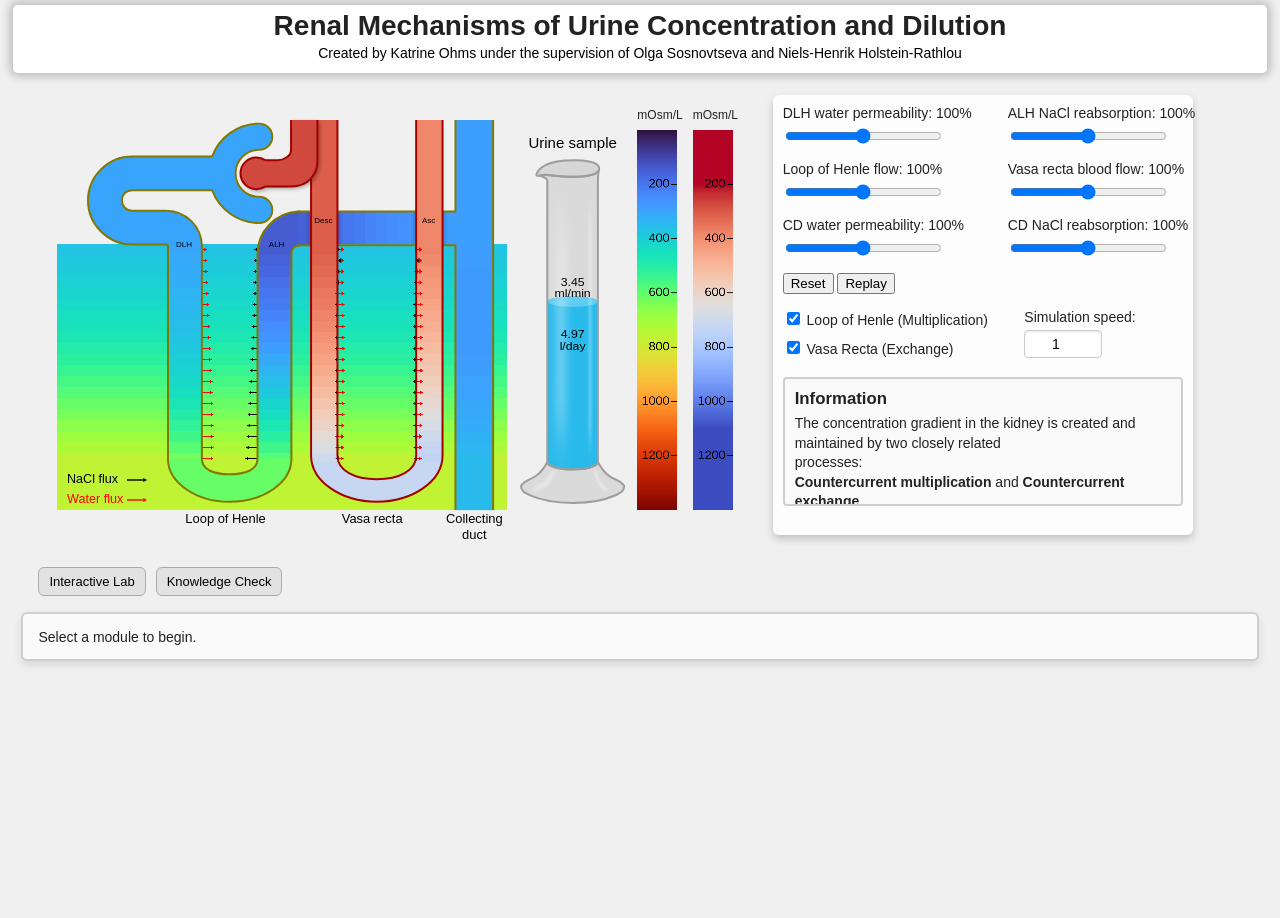
==== commit f2f2fb60: "Changes abbreviations" ====
--- a/index.html
+++ b/index.html
@@ -77,14 +77,14 @@
       <div id="slidersGrid">
         <li>
           <label for="kSlider"
-            title='Change water permeability of the descending limb in the loop of Henle by dragging the slider'>DL
+            title='Change water permeability of the descending limb in the loop of Henle by dragging the slider'>DLH
             water
             permeability: <span id="kValue"> 100</span>%</label>
           <input type="range" id="kSlider" min="0" max="0.001" step="0.000025" value="0.0005">
         </li>
         <li>
           <label for="maxRNaSlider"
-            title='Change NaCl reabsorption of the ascending limb in the loop of Henle by dragging the slider'>AL NaCl
+            title='Change NaCl reabsorption of the ascending limb in the loop of Henle by dragging the slider'>ALH NaCl
             reabsorption: <span id="maxRNaValue">100</span>%</label>
           <input type="range" id="maxRNaSlider" min="0" max="200" step="5" value="100">
         </li>
